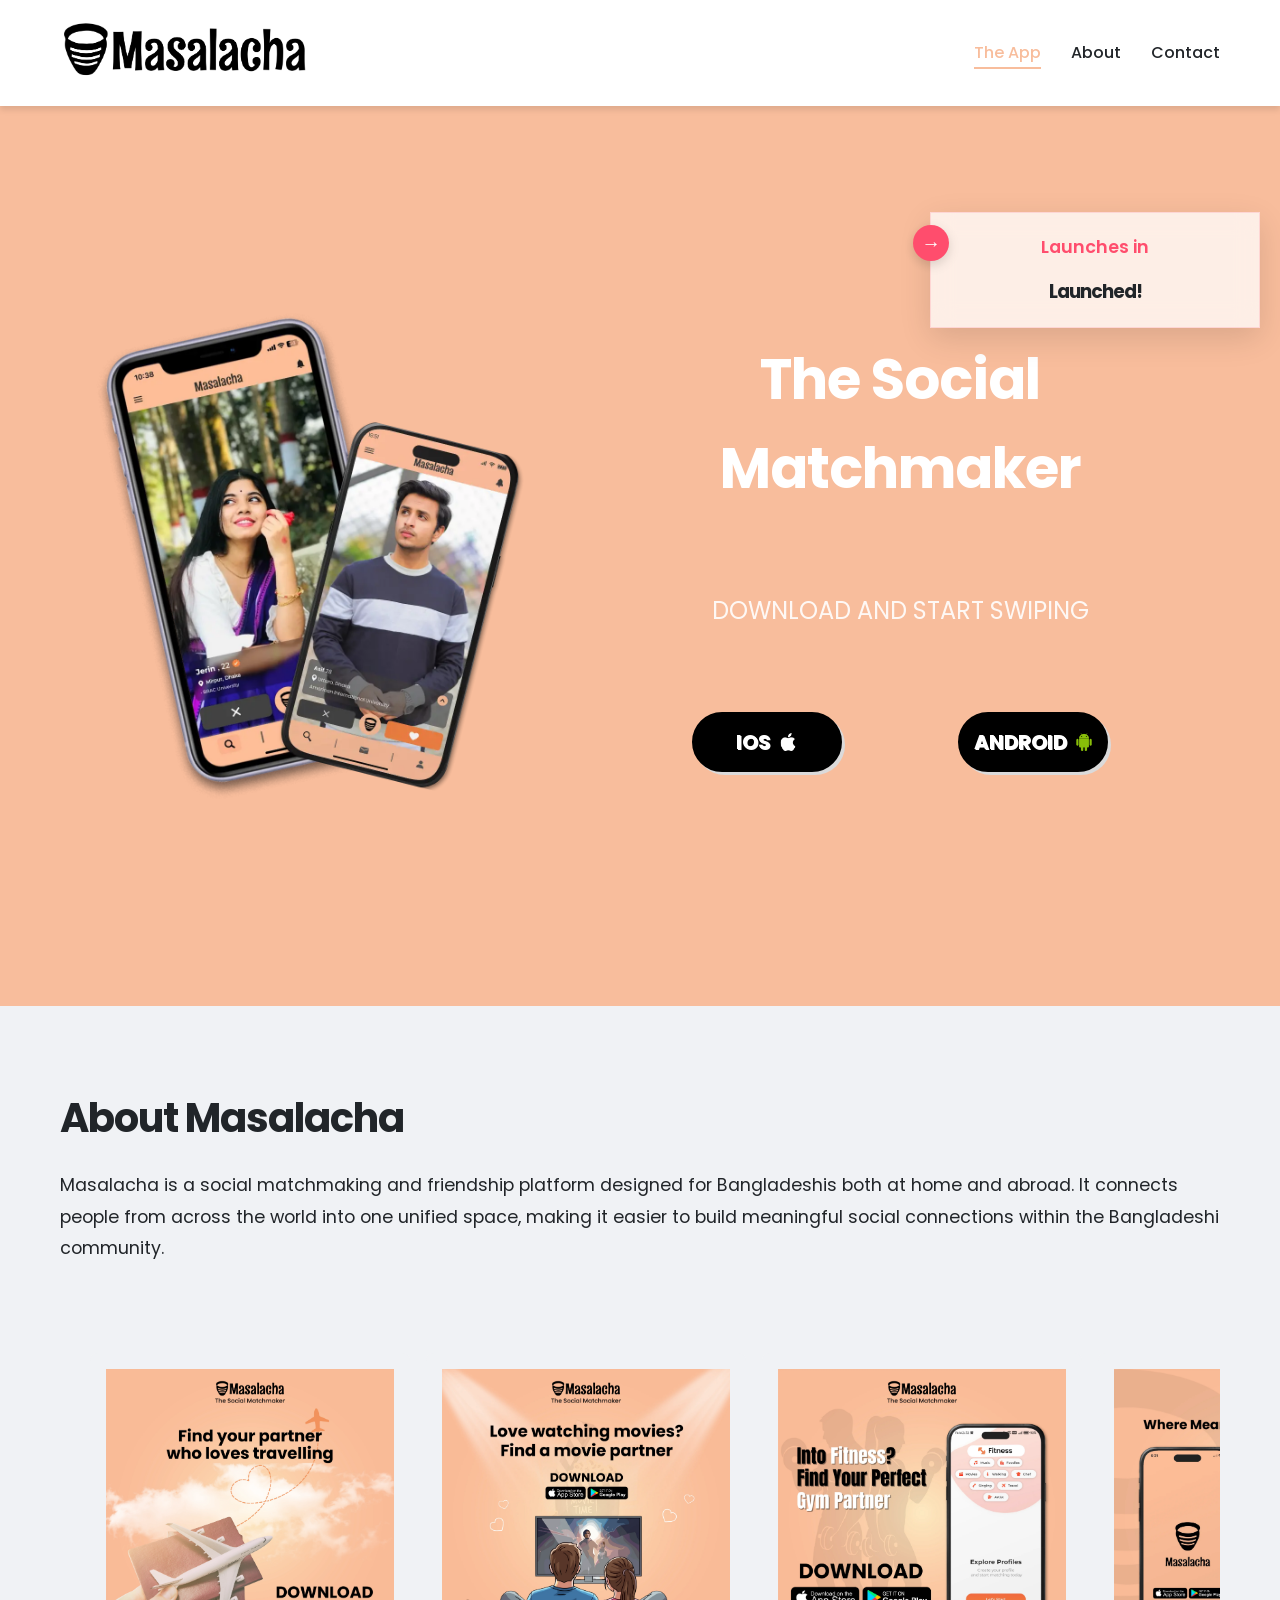
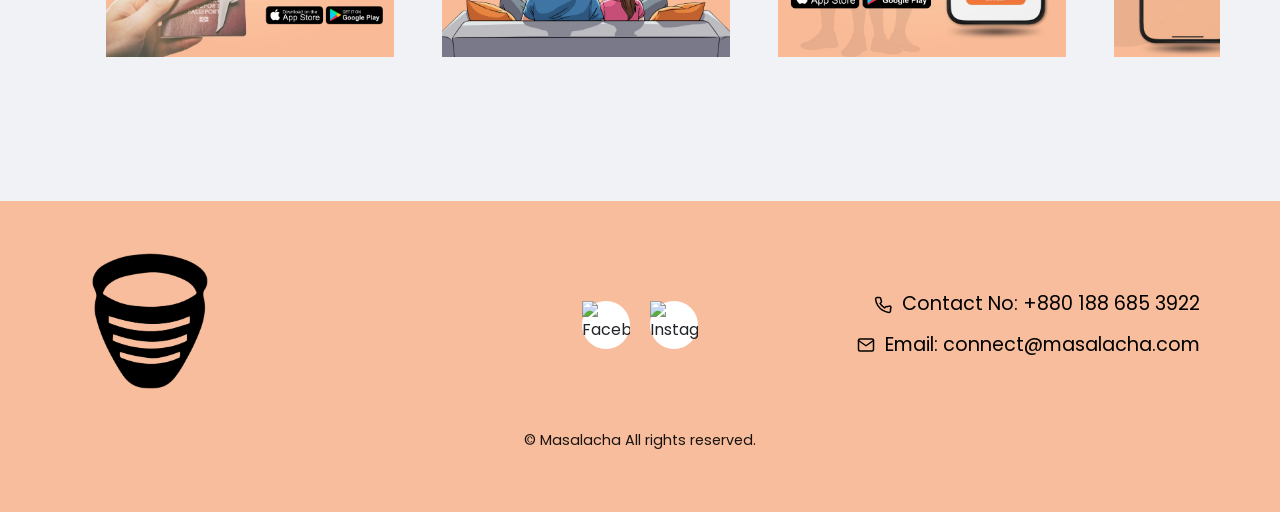
==== matchmakingappv1.0/index.html @ 9a619db3 "renamed html file" ====
<!DOCTYPE html>
<html lang="en">
<head>
    <meta charset="UTF-8">
    <meta name="viewport" content="width=device-width, initial-scale=1.0">
    <link rel="preconnect" href="https://fonts.googleapis.com">
    <link rel="preconnect" href="https://fonts.gstatic.com" crossorigin>
    <link href="https://fonts.googleapis.com/css2?family=Poppins:ital,wght@0,100;0,200;0,300;0,400;0,500;0,600;0,700;0,800;0,900;1,100;1,200;1,300;1,400;1,500;1,600;1,700;1,800;1,900&display=swap" rel="stylesheet">
    <link rel="icon" type="image/png" href="ICON-logo-transparent-background.png">
    <link rel="stylesheet" href="styles.css?v=2">
    <link rel="stylesheet" href="production-fixes.css">
    
    <!-- SEO Meta Tags -->
    <title>Masalacha - The Social Matchmaker App for Bangladeshis</title>
    <meta name="description" content="Masalacha is a social matchmaking and friendship platform designed for Bangladeshis worldwide. Connect, make friends, and build meaningful relationships. Download now!">
    
    <!-- Open Graph Tags for Social Media Sharing -->
    <meta property="og:title" content="Masalacha - The Social Matchmaker">
    <meta property="og:description" content="Connect with Bangladeshis worldwide on Masalacha - your social matchmaking and friendship platform. Download now!">
    <meta property="og:image" content="https://masalacha.com/ICON-logo-transparent-background.png">
    <meta property="og:url" content="https://masalacha.com">
    <meta property="og:type" content="website">
    
    <!-- Twitter Card Tags -->
    <meta name="twitter:card" content="summary_large_image">
    <meta name="twitter:title" content="Masalacha - The Social Matchmaker">
    <meta name="twitter:description" content="Connect with Bangladeshis worldwide. Download Masalacha now!">
    <meta name="twitter:image" content="https://masalacha.com/ICON-logo-transparent-background.png">

</head>
<body>
    
    <header>
        <div class="container">
            <nav>
                <div class="logo">
                    <a href="#home">
                        <img src="Masalacha-logo-with-transparent-background.png" alt="Masalacha">
                    </a>
                </div>
                <!-- <div class="logo">Masalacha</div> -->
                <button class="hamburger" id="hamburger">☰</button>
                <ul class="nav-links" id="nav-links">
                    <li><a href="#home" class="active">The App</a></li>
                    <li><a href="#about">About</a></li>
                    <!-- <li><a href="#projects">Service</a></li> -->
                    <li><a href="#contact">Contact</a></li>
                    <!-- <li><a href="#learn-more">Learn more</a></li> -->
                    <!-- <button class="btn-primary" style="margin-left: 20px; margin-top: -5px;">Get Started</button> -->
                </ul>
            </nav>
        </div>
    </header>

    <section class="hero" id="home" >
        <div class="container" >
            <div class="hero-content">
                <!-- All elements as direct children for proper mobile ordering -->
                <div class="hero-title">
                    <h1>The Social Matchmaker</h1>
                </div>

                <div class="hero-image">
                    <img src="Content/Hero-2.webp" alt="img">
                </div>

                <div class="hero-subtitle">
                    <p>DOWNLOAD AND START SWIPING</p>
                </div>

                <div class="hero-buttons-container">
                    <div class="hero-buttons">

                        <!-- <div class="app-download" >
                        <h2>Download For Android</h2>
                        <a href=""><img class="app" src="android-logo.png" id="android" alt=""></a>
                        </div>

                        <div class="app-download" >
                        <h2>Download For Apple</h2>
                        <a href=""><img class="app" src="apple-logo.png"  alt=""></a>
                        </div> -->

                        <!-- <button class="app-download" ><a href=""><h2>Download For Apple</h2><img class="app" src="apple-logo.png"  alt=""></a></button> -->

                        <a class="app-download"  href="https://apps.apple.com/us/app/masalacha/id6503703463"><h5>IOS</h5><img class="app" src="apple-logo.png" id="apple" alt="apple-logo"></a>

                        <a class="app-download"  href="https://play.google.com/store/apps/details?id=com.fouraxiz.masalacha"><h5>ANDROID</h5><img class="app" src="android-logo.png" id="android" alt="android-logo"></a>
                    </div>

                </div>
                    
                    

                    

                    

                    <!-- <p style="width: 100px;"><img src="android-logo.png" class="imglogo" alt=""></p> -->
                    
                    <!-- <a href="#App" class="btn">View App</a> -->
                    <!-- <a href="#learn-more" class="btn btn-outline">Learn More</a> -->
                </div>
            </div>
        </div>
    </section>

    <section id="about">
        <div class="container">
            <div class="about-content">
                <div class="about-text">
                    <h2>About Masalacha</h2>
                    <p>Masalacha is a social matchmaking and friendship platform designed for Bangladeshis
                        both at home and abroad. It connects people from across the world into one unified
                        space, making it easier to build meaningful social connections within the Bangladeshi
                        community.</p>
                    
                </div>
                <div class="carousel">
                    <img class="img-card" src="Content/111.webp" alt="JavaScript Learning">
                    <img class="img-card" src="Content/222.webp" alt="JavaScript Learning">
                    <img class="img-card" src="Content/333.webp" alt="JavaScript Learning">
                    <img class="img-card" src="Content/444.webp" alt="JavaScript Learning">
                    <img class="img-card" src="Content/555.webp" alt="JavaScript Learning">
                    <img class="img-card" src="Content/666.webp" alt="JavaScript Learning">
                    <img class="img-card" src="Content/777.webp" alt="JavaScript Learning">
                    <img class="img-card" src="Content/888.webp" alt="JavaScript Learning">
                </div>
                
            </div>
        </div>
    </section>

    <footer id="contact">
        <div class="container">
            <div class="footer-row-1">
                <div class="footer-logo">
                    <a href="#home">
                        <img src="ICON-logo-transparent-background.png" alt="Masalacha">
                    </a>
                </div>
                
                <div class="footer-social">
                    <a href="https://www.facebook.com/profile.php?id=61576568263105" aria-label="Facebook" target="_blank" rel="noopener noreferrer">
                        <img src="https://upload.wikimedia.org/wikipedia/commons/5/51/Facebook_f_logo_%282019%29.svg" alt="Facebook">
                    </a>
                    <a href="https://www.instagram.com/masalacha.app?igsh=YWd6M2h0YWVsZ2pt" aria-label="Instagram" target="_blank" rel="noopener noreferrer">
                        <img src="https://upload.wikimedia.org/wikipedia/commons/e/e7/Instagram_logo_2016.svg" alt="Instagram">
                    </a>
                </div>
                
                <div class="footer-contact">
                    <p class="contact-item">
                        <svg xmlns="http://www.w3.org/2000/svg" width="18" height="18" viewBox="0 0 24 24" fill="none" stroke="currentColor" stroke-width="2" stroke-linecap="round" stroke-linejoin="round">
                            <path d="M22 16.92v3a2 2 0 0 1-2.18 2 19.79 19.79 0 0 1-8.63-3.07 19.5 19.5 0 0 1-6-6 19.79 19.79 0 0 1-3.07-8.67A2 2 0 0 1 4.11 2h3a2 2 0 0 1 2 1.72 12.84 12.84 0 0 0 .7 2.81 2 2 0 0 1-.45 2.11L8.09 9.91a16 16 0 0 0 6 6l1.27-1.27a2 2 0 0 1 2.11-.45 12.84 12.84 0 0 0 2.81-.7A2 2 0 0 1 22 16.92z"></path>
                        </svg>
                        Contact No: +880 188 685 3922
                    </p>
                    <p class="contact-item">
                        <svg xmlns="http://www.w3.org/2000/svg" width="18" height="18" viewBox="0 0 24 24" fill="none" stroke="currentColor" stroke-width="2" stroke-linecap="round" stroke-linejoin="round">
                            <path d="M4 4h16c1.1 0 2 .9 2 2v12c0 1.1-.9 2-2 2H4c-1.1 0-2-.9-2-2V6c0-1.1.9-2 2-2z"></path>
                            <polyline points="22,6 12,13 2,6"></polyline>
                        </svg>
                        Email: connect@masalacha.com
                    </p>
                </div>
            </div>
            
            <div class="footer-row-2">
                <p class="footer-copyright">&copy; Masalacha All rights reserved.</p>
            </div>
        </div>
    </footer>
    
    <!-- Sticky Launch Timer Card -->
<div class="launch-timer-card">
    <button class="timer-toggle" id="timerToggle">^</button>
    <p class="launch-text">Launches in</p>

    <div class="timer">
        <div class="time-box">
            <span id="days">00</span>
            <small>Days</small>
        </div>

        <div class="time-box">
            <span id="hours">00</span>
            <small>Hours</small>
        </div>

        <div class="time-box">
            <span id="minutes">00</span>
            <small>Minutes</small>
        </div>

        <div class="time-box">
            <span id="seconds">00</span>
            <small>Seconds</small>
        </div>
    </div>
</div>

    <script src="script.js">

    </script>
    
</body>
</html>
---- matchmakingappv1.0/styles.css ----
*{
    margin: 0;
    padding: 0;
    box-sizing: border-box;
    font-family: 'poppins', 'Segoe UI', Tahoma, Geneva, Verdana, sans-serif;
}

:root {
    --primary-color: #F8BD9C;
    --dark-color: #212529;
    --shadow: 0 4px 6px rgba(0, 0, 0, 0.1);

    --secondary-color: #3f37c9;
    --accent-color: #4895ef;
    --light-color: #f8f9fa;
    --success-color: #4cc9f0;
    
    --transition: all 0.3s ease;
}

/* ------- SELECTORS------- */

h1, h2, h3{
    font-weight: 700;
    letter-spacing: -1px;
}

h5{
    font-size: 20px;
}

p{
    font-weight: 400;
}

a{
    font-weight: 400;
    text-decoration: none;
}

a:visited{
    color: white;
}

ul{
    list-style: none;
}

body {
    line-height: 1.6;
    color: var(--dark-color);
    background-color: #f0f2f5;
}

section{
            max-width: 100%;
            border: none;
            padding: 80px 0px;
}

header {
            background-color: white;
            box-shadow: var(--shadow);
            position: sticky;
            width: 100%;
            top: 0;
            z-index: 1000;
}

img {
            max-width: 100vw;
            width: 100%;
        }

.container {
            width: 100%;
            max-width: none;
            margin: 0;
            padding: 0 20px;
}

/* ------- Header & Navigation ------- */

        nav {
            display: flex;
            justify-content: space-between;
            align-items: center;
            padding: 20px 0;
        }

        .nav-links , .sidebar{
            display: flex;
            list-style: none;
        }
        
        .nav-links li , .sidebar li{
            margin-left: 30px;
        }
        
        .nav-links a {
            text-decoration: none;
            color: var(--dark-color);
            font-weight: 500;
            transition: var(--transition);
            position: relative;
            padding: 5px 0;
        }
        
        .nav-links a:hover, .nav-links a.active{
            color: var(--primary-color);
        }
        
        .nav-links a::after {
            content: '';
            position: absolute;
            bottom: 0;
            left: 0;
            width: 0;
            height: 2px;
            background-color: var(--primary-color);
            transition: var(--transition);
        }
        
        .nav-links a:hover::after,
        .nav-links a.active::after {
            width: 100%;
        }
        
        .hamburger {
            display: none;
            background: none;
            border: none;
            font-size: 1.5rem;
            cursor: pointer;
            color: var(--dark-color);
        }

        .hamburger:active{
            
        }

        .sidebar{
            /* display: none; */
        }

        .logo {
                    /* font-size: 1.8rem; */
                    /* font-weight: 700; */
                    color: var(--primary-color);
                    display: flex;
        }

        .logo img{
            width: 250px;
        }

        .logo p{
            color: black;
        }

        .container .logo{
            align-items: center;
            justify-content: space-between;
        }

/* ------- Hero Section ------- */

        .hero {
            position: relative;
            min-height: auto;
            width: 100%;
            padding: 2rem 1rem;
            display: flex;
            align-items: center;
            justify-content: center;
            background: #F8BD9C;
            color: white;
            text-align: center;
        }
        
        .hero-content {
            display: flex;
            max-width: 100%;
            margin: 0 auto;
            align-items: center;
            gap: 0.8rem;
            flex-direction: column;
            /* Mobile-first: single column layout */
        }

        .hero-content > div {
            text-align: center;
        }

        .hero-buttons{
            width: 40em;
            margin-top: 0px;
            display: flex;
            justify-content: space-evenly;
            text-shadow: 1px 1px;
            
        }

        /* .hero-buttons > a{
            background-color: #212529;
            color: white;
        } */
        
        .hero h1 {
            font-size: 3.5rem;
            margin-bottom: 0px;
            animation: fadeInDown 1s ease;
        }
        
        .hero p {
            font-size: 1.5rem;
            margin-bottom: 0px;
            opacity: 0.9;
            animation: fadeInUp 1s ease 0.2s forwards;
        }

        div img{
            max-width: 400px;
            max-height: 300px;
            object-fit: contain;
            padding: 0;
            margin: 0;
        }
        
        a img{
            transition: .2s;
        }
        
        
        /*
        a img:hover{
            transform: scale(1.5);
             filter: invert(100%) sepia(51%) saturate(2878%); 
            opacity: 50%;
        } 
        */

        .app-download{
            width: 150px;
            height: 60px;
            background-color: #000000;
            border: 2px solid rgb(0, 0, 0);
            color: white;
            margin: 5px;
            transition: .2s;
            animation: fadeIn 1s ease 0.4s forwards;
            position: relative;
            z-index: 2;
            box-shadow: 3px 3px rgb(219, 218, 218);
            border-radius: 30px;
            display: inline-flex;
            align-items: center;
            justify-content: center;
            gap: 8px;
            text-decoration: none;
        }

        .app-download:hover{
            /* opacity: 0; */
            background-color: #F8BD9C;
            border-color: #F8BD9C;
            /* transform: scale(1.5);
            transform: translateY(-3px); */
            /* transform: scale(1.08) translateY(-3px); */
            box-shadow: 0 10px 20px rgba(0, 0, 0, 0.2);
            
        }

        .app-download img {
            transition: transform 0.5s ease, filter .3s ease-out;
        }

        .app-download:hover img {
            transform: scale(8);
        }

        .app-download:hover #apple {
            filter: invert(1) brightness(0);
        }

        body:has(.app-download:hover)::after{    
            content: "";
            position: fixed;
            inset: 0;
            backdrop-filter: blur(5px);
            background: rgba(0, 0, 0, 0.2);
            /* opacity: .5;
            transition: opacity 1s ease;   */
            
            /* optional dim  */
            z-index: 1;
            
        }


        /* body:has(.app-download:hover) {
            filter: blur(5px);
        }
        .app-download:hover {
            filter: none;
            
        } */
        
        .app{
            width: 18px !important;
            height: 18px !important;
            max-width: 18px;
            max-height: 18px;
            object-fit: contain;
            display: block;
        }

        #android{
            filter: invert(75%) sepia(81%) saturate(923%) hue-rotate(25deg) brightness(83%) contrast(93%);
        }
        
        #apple{
           filter: invert(1) brightness(1);
           
        }
    
/* ------- ABOUT SECTION ------- */

.about-content {
    display: flex;
    flex-direction: column;
    align-items: center;
    gap: 40px;
}

.about-text {
    flex: 1;
}

.about-text h2 {
    font-size: 2.5rem;
    margin-bottom: 20px;
    color: var(--dark-color);
}

.about-text p {
    font-size: 1.1rem;
    line-height: 1.8;
    color: var(--dark-color);
}

/* ------- SOCIAL LINKS ------- */

.social-links {
    display: flex;
    justify-content: center;
    gap: 20px;
    margin: 20px 0;
}

.social-links a {
    width: 48px;
    height: 48px;
    border-radius: 50%;
    background-color: white;
    color: var(--dark-color);
    display: flex;
    align-items: center;
    justify-content: center;
    font-weight: bold;
    transition: var(--transition);
    text-decoration: none;
}

.social-links a:hover {
    background-color: var(--dark-color);
    color: white;
    transform: translateY(-3px);
}

.social-links a img {
    width: 48px;
    height: 48px;
}

/* ------- CAROUSEL ------- */

        .carousel{
            width: 100%;
            overflow-x: auto;
            margin: 3em auto;
            display: flex;
            gap: 1em;
            scroll-behavior: smooth;
            anchor-name: --carousel;
            scroll-snap-type: x mandatory;
            scroll-marker-group: after;
            scroll-padding: 0 calc(50% - 10em);
        }

.carousel::scroll-marker-group{
    display: flex;
    justify-content: center;
    gap: .5em;
}

.img-card::scroll-marker{
    content: '';
    height: 1em;
    width: 1em;
    background-color: #F8BD9C;
    border-radius: 50%;
}

.img-card::scroll-marker:target-current{
    background-color: #a07e68;
    transform: scale(1.3);
    
}

.carousel::-webkit-scrollbar{
    display: none;
}

.carousel::scroll-button(right),.carousel::scroll-button(left){
    content: '→';
    border: none;
    background-color: #000000;
    font-family: Consolas;
    font-size: 2.5rem;
    color: var(--light-color);
    height: 60px;
    width: 60px;
    border-radius: 50%;
    padding-bottom: .1em;
    cursor: pointer;
    position: fixed;
    position-anchor: --carousel;
    position-area: right center;
    margin-right: -1.2rem;
}

.carousel::scroll-button(left){
    content: '←';
    position-area: left center;
    margin-left: -1.2rem;
}

.carousel::scroll-button(right):disabled,.carousel::scroll-button(left):disabled{
    opacity: 0.5;
    cursor: auto;
}

.img-card{
    flex: 1 1 20em;
    min-width: 20em;
    max-width: 30em;
    min-height: 20em;
    max-height: 30em;
    /* aspect-ratio: 5/5; */
    background-color: #f0f2f5;
    padding: 1em;
    border-radius: .5em;
    text-align: center;
    align-content: center;
    scroll-snap-align: center;
}

/* ------- FOOTER ------- */ 

footer {
  background: var(--primary-color);
  color: black;
  padding: 30px 20px 30px;
}

.footer-row-1 {
  display: flex;
  flex-direction: column;
  align-items: center;
  gap: 20px;
  margin-bottom: 30px;
}

.footer-logo {
  text-align: center;
}

.footer-logo img {
  width: 100px;
  height: auto;
}

.footer-social {
  display: flex;
  justify-content: center;
  gap: 20px;
}

.footer-social a {
  width: 48px;
  height: 48px;
  border-radius: 50%;
  background-color: white;
  color: var(--dark-color);
  display: flex;
  align-items: center;
  justify-content: center;
  text-decoration: none;
  transition: var(--transition);
}

.footer-social a:hover {
  background-color: var(--dark-color);
  transform: translateY(-3px);
}

.footer-social a img {
  width: 48px;
  height: 48px;
}

.footer-contact {
  text-align: center;
}

.contact-item {
  display: flex;
  align-items: center;
  justify-content: center;
  gap: 10px;
  margin: 10px 0;
  font-size: 0.95rem;
}

.contact-item svg {
  flex-shrink: 0;
}

.footer-row-2 {
  text-align: center;
}

.footer-copyright {
  font-size: 0.9rem;
  opacity: 0.9;
  margin: 0;
}

/* Desktop & Tablet (≥ 768px) - Grid Layout */
@media (min-width: 768px) {
    .hero {
        min-height: 100vh;
        padding: 0;
    }
    
    .hero-content {
        display: grid;
        grid-template-columns: 1.5fr 1fr;
        align-items: center;
        gap: 2rem;
    }

    .hero-image {
        grid-column: 1;
        grid-row: 1 / span 3;
        display: flex;
        justify-content: center;
        align-items: center;
    }

    .hero-title {
        grid-column: 2;
        grid-row: 1;
    }

    .hero-subtitle {
        grid-column: 2;
        grid-row: 2;
    }

    .hero-buttons-container {
        grid-column: 2;
        grid-row: 3;
    }

    .hero-content > div {
        text-align: center;
    }
}

/* ------- RESPONSIVE MEDIA QUERIES ------- */

/* Extra Small Devices (phones, less than 576px) */
@media (max-width: 575.98px) {
    /* Header & Navigation */
    .logo img {
        width: 150px;
    }
    
    .hamburger {
        display: block;
        font-size: 1.8rem;
    }
    
    .nav-links {
        position: fixed;
        top: 70px;
        right: -100%;
        flex-direction: column;
        background-color: white;
        width: 85%;
        height: calc(100vh - 70px);
        padding: 30px;
        box-shadow: -5px 0 15px rgba(0, 0, 0, 0.1);
        transition: var(--transition);
        z-index: 999;
    }
    
    .nav-links.active {
        right: 0;
    }
    
    .nav-links li {
        margin: 20px 0;
    }
    
    .nav-links a {
        font-size: 1.2rem;
    }
    
    /* Hero Section */
    .hero {
        height: auto;
        min-height: 70vh;
        padding: 2rem 1rem;
    }
    
    .hero-content {
        padding: 0 10px;
        gap: 1rem;
    }
    
    .hero h1 {
        font-size: 2rem;
        margin-bottom: 10px;
    }
    
    .hero p {
        font-size: 1rem;
        margin-bottom: 0;
    }
    
    .hero-buttons {
        width: 100%;
        flex-direction: column;
        align-items: center;
        margin-top: 5px;
    }
    
    .app-download {
        width: 100%;
        max-width: 300px;
        height: 65px;
        margin: 10px 0;
        display: flex;
        align-items: center;
        justify-content: center;
        gap: 10px;
    }

    .app-download h5 {
        font-size: 12px;
        margin: 0;
        line-height: 1;
    }

    .app {
        width: 22px !important;
        height: 22px !important;
        max-width: 22px;
        max-height: 22px;
        object-fit: contain;
        display: block;
    }

    /* Disable hover effects on mobile */
    .app-download:hover {
        background-color: #000000;
        border-color: rgb(0, 0, 0);
        box-shadow: 3px 3px rgb(219, 218, 218);
    }
    
    .app-download:hover img {
        transform: none;
    }
    
    .app-download:hover #apple {
        filter: invert(1) brightness(1);
    }
    
    body:has(.app-download:hover)::after {
        display: none;
    }
    
    .hero-content > div img {
        max-width: 280px;
        margin-bottom: 2px;
    }
    
    /* About Section */
    .about-content {
        flex-direction: column;
        text-align: center;
    }
    
    .about-text {
        padding: 0 20px;
        margin-bottom: 30px;
    }
    
    .about-text h2 {
        font-size: 1.8rem;
    }
    
    .about-text p {
        font-size: 0.95rem;
    }
    
    .carousel {
        margin: 2em 0;
        gap: 0.8em;
        scroll-padding: 0 2.5%;
    }
    
    .img-card {
        flex: 0 0 95%;
        min-width: 95%;
        max-width: 95%;
        min-height: 280px;
        max-height: 280px;
    }
    
    /* Footer */
    footer {
        padding: 20px 20px 20px;
    }
    
    .footer-logo img {
        width: 80px;
    }
    
    .contact-item {
        font-size: 1rem;
    }
    
    .footer-social a {
        width: 40px;
        height: 40px;
    }
    
    .footer-social a img {
        width: 40px;
        height: 40px;
    }
    
    .carousel::scroll-button(right), .carousel::scroll-button(left) {
        height: 40px;
        width: 40px;
        font-size: 1.5rem;
    }
    
    /* Section */
    section {
        padding: 50px 0;
    }
}

/* Small Devices (landscape phones, 576px and up) */
@media (min-width: 576px) and (max-width: 767.98px) {
    /* Header & Navigation */
    .logo img {
        width: 180px;
    }
    
    .hamburger {
        display: block;
    }
    
    .nav-links {
        position: fixed;
        top: 70px;
        right: -100%;
        flex-direction: column;
        background-color: white;
        width: 80%;
        height: calc(100vh - 70px);
        padding: 30px;
        box-shadow: -5px 0 15px rgba(0, 0, 0, 0.1);
        transition: var(--transition);
        z-index: 999;
    }
    
    .nav-links.active {
        right: 0;
    }
    
    .nav-links li {
        margin: 20px 0;
    }
    
    /* Hero Section */
    .hero {
        height: auto;
        min-height: 70vh;
        padding: 1.8rem 0.8rem;
    }
    
    .hero-content {
        text-align: center;
        gap: 1rem;
    }
    
    .hero h1 {
        font-size: 2.5rem;
        margin-bottom: 15px;
    }
    
    .hero p {
        font-size: 1.2rem;
        margin-bottom: 2px;
    }
    
    .hero-buttons {
        width: 100%;
        justify-content: center;
        margin-top: 5px;
    }
    
    .app-download {
        width: 160px;
        height: 65px;
        display: flex;
        align-items: center;
        justify-content: center;
        gap: 10px;
    }

    .app-download h5 {
        font-size: 12px;
        margin: 0;
        line-height: 1;
    }

    .app {
        width: 22px !important;
        height: 22px !important;
        max-width: 22px;
        max-height: 22px;
        object-fit: contain;
        display: block;
    }

    /* Disable hover effects on small devices */
    .app-download:hover {
        background-color: #000000;
        border-color: rgb(0, 0, 0);
        box-shadow: 3px 3px rgb(219, 218, 218);
    }
    
    .app-download:hover img {
        transform: none;
    }
    
    .app-download:hover #apple {
        filter: invert(1) brightness(1);
    }
    
    body:has(.app-download:hover)::after {
        display: none;
    }
    
    .hero-content > div img {
        max-width: 350px;
        margin-bottom: 2px;
    }
    
    /* About Section */
    .about-content {
        flex-direction: column;
        text-align: center;
    }
    
    .about-text {
        margin-bottom: 30px;
    }
    
    .carousel {
        scroll-padding: 0 27.5%;
    }
    
    .img-card {
        flex: 0 0 45%;
        min-width: 45%;
    }
    
    /* Footer */
    .footer-logo img {
        width: 90px;
    }
    
    .contact-item {
        font-size: 1rem;
    }
    
    .carousel::scroll-button(right), .carousel::scroll-button(left) {
        height: 45px;
        width: 45px;
        font-size: 2rem;
    }
}

/* Medium Devices (tablets, 768px and up) */
@media (min-width: 768px) and (max-width: 991.98px) {
    /* Container - Full width for tablets to eliminate white space */
    .container {
        max-width: 100%;
        margin: 0;
    }
    
    /* Header & Navigation */
    .logo img {
        width: 200px;
    }
    
    .nav-links li {
        margin-left: 20px;
    }
    
    .nav-links a {
        font-size: 0.95rem;
    }
    
    /* Hero Section */
    .hero {
        height: auto;
        min-height: 100vh;
        padding: 0 0 0px;
    }
    
    .hero h1 {
        font-size: 2.8rem;
    }
    
    .hero p {
        font-size: 1.3rem;
    }
    
    .hero-buttons {
        width: 35em;
    }
    
    .app-download {
        width: 140px;
        height: 55px;
        display: flex;
        align-items: center;
        justify-content: center;
        gap: 10px;
    }
    
    .app-download h5 {
        font-size: 16px;
        margin: 0;
        line-height: 1;
    }
    
    .app {
        width: 18px !important;
        height: 18px !important;
        max-width: 18px;
        max-height: 18px;
        object-fit: contain;
        display: block;
    }
    
    /* Disable hover effects on tablets */
    .app-download:hover {
        background-color: #000000;
        border-color: rgb(0, 0, 0);
        box-shadow: 3px 3px rgb(219, 218, 218);
    }
    
    .app-download:hover img {
        transform: none;
    }
    
    .app-download:hover #apple {
        filter: invert(1) brightness(1);
    }
    
    body:has(.app-download:hover)::after {
        display: none;
    }
    
    .hero-content > div img {
        max-width: 380px;
    }
    
    /* About Section */
    .about-content {
        gap: 30px;
    }
    
    .img-card {
        flex: 0 0 45%;
        min-width: 45%;
    }
    
    /* Section */
    section {
        padding: 70px 0;
    }
    
    .carousel::scroll-button(right), .carousel::scroll-button(left) {
        height: 50px;
        width: 50px;
        font-size: 2.2rem;
    }
    
    /* Footer - Horizontal layout for tablet */
    footer .container {
        display: flex;
        flex-direction: column;
        padding: 20px 20px 30px;
    }
    
    .footer-row-1 {
        display: flex;
        flex-direction: row;
        justify-content: space-between;
        align-items: center;
        width: 100%;
        max-width: 1200px;
        margin: 0 auto 30px;
        padding: 0 20px;
    }
    
    .footer-logo {
        text-align: left;
        flex: 1;
    }
    
    .footer-logo img {
        width: 100px;
    }
    
    .footer-social {
        display: flex;
        justify-content: center;
        gap: 20px;
        flex: 1;
    }
    
    .footer-contact {
        text-align: right;
        flex: 1;
    }
    
    .contact-item {
        font-size: 0.95rem; /* Reduced from 1.1rem to prevent wrapping */
        justify-content: flex-end;
        white-space: nowrap; /* Prevents text wrapping - ensures phone/email stay on one line */
    }
    
    .footer-row-2 {
        max-width: 1200px;
        margin: 0 auto;
        padding: 0 20px;
    }
}

/* Large Devices (desktops, 992px and up) */
@media (min-width: 992px) and (max-width: 1199.98px) {
    /* Container - Centered box for desktop */
    .container {
        max-width: 1200px;
        margin: 0 auto;
    }
    
    /* Hero Section */
    .hero h1 {
        font-size: 3.2rem;
    }
    
    .hero-content > div img {
        max-width: 420px;
    }
    
    .hero-buttons {
        width: 38em;
    }
    
    /* About Section */
    .img-card {
        flex: 1 1 22em;
        max-width: 28em;
    }
    
    /* Footer - Horizontal layout for desktop */
    footer .container {
        display: flex;
        flex-direction: column;
        padding: 20px 20px 30px;
    }
    
    .footer-row-1 {
        display: flex;
        flex-direction: row;
        justify-content: space-between;
        align-items: center;
        width: 100%;
        max-width: 1200px;
        margin: 0 auto 30px;
        padding: 0 20px;
    }
    
    .footer-logo {
        text-align: left;
        flex: 1;
    }
    
    .footer-logo img {
        width: 140px;
    }
    
    .footer-social {
        display: flex;
        justify-content: center;
        gap: 20px;
        flex: 1;
    }
    
    .footer-contact {
        text-align: right;
        flex: 1;
    }
    
    .contact-item {
        font-size: 1.2rem;
        justify-content: flex-end;
        white-space: nowrap; /* Prevents text wrapping on iPad Pro and similar devices */
    }
    
    .footer-row-2 {
        max-width: 1200px;
        margin: 0 auto;
        padding: 0 20px;
    }
}

/* Extra Large Devices (large desktops, 1200px and up) */
@media (min-width: 1200px) {
    .container {
        max-width: 1200px;
        margin: 0 auto;
    }
    
    .hero-content {
        max-width: 100%;
    }
    
    /* Footer - Horizontal layout */
    footer .container {
        display: flex;
        flex-direction: column;
        padding: 20px 20px 30px;
    }
    
    .footer-row-1 {
        display: flex;
        flex-direction: row;
        justify-content: space-between;
        align-items: center;
        width: 100%;
        max-width: 1200px;
        margin: 0 auto 30px;
        padding: 0 20px;
    }
    
    .footer-logo {
        text-align: left;
        flex: 1;
    }
    
    .footer-logo img {
        width: 140px;
    }
    
    .footer-social {
        display: flex;
        justify-content: center;
        gap: 20px;
        flex: 1;
    }
    
    .footer-contact {
        text-align: right;
        flex: 1;
    }
    
    .contact-item {
        font-size: 1.2rem;
        justify-content: flex-end;
    }
    
    .footer-row-2 {
        max-width: 1200px;
        margin: 0 auto;
        padding: 0 20px;
    }
}

        /* @media(max-width: 768px){
            .hero-content{
                display: grid;
            }
            section{
                max-width: 661px;
                width: 100%;
                min-width: 250px;
            } 
        } */

/* ------- CHANGED ------- */

        /* .btn {
            display: inline-block;
            background-color: white;
            color: var(--primary-color);
            padding: 12px 30px;
            border-radius: 50px;
            text-decoration: none;
            font-weight: 600;
            transition: var(--transition);
            border: 2px solid white;
            margin: 10px;
            cursor: pointer;
            animation: fadeIn 1s ease 0.4s forwards;
            opacity: 0;
        } */
        
        /* .btn:hover {
            transform: translateY(-3px);
            box-shadow: 0 10px 20px rgba(0, 0, 0, 0.2);
        } */
        
        /* .btn-outline {
            background-color: transparent;
            color: white;
            border-color: white;
        }
        
        .btn-outline:hover {
            background-color: white;
            color: var(--primary-color);
        } */

        /* JavaScript Concepts Section */

/* 
        .js-concepts {
            background-color: white;
            border-radius: 15px;
            padding: 30px;
            margin-top: 30px;
            box-shadow: var(--shadow);
        }
        
        .concept {
            margin-bottom: 25px;
            padding-bottom: 25px;
            border-bottom: 1px solid #eee;
        }
        
        .concept:last-child {
            border-bottom: none;
            margin-bottom: 0;
            padding-bottom: 0;
        }
        
        .concept h3 {
            color: var(--primary-color);
            margin-bottom: 10px;
            display: flex;
            align-items: center;
        }
        
        .concept h3::before {
            content: "💡";
            margin-right: 10px;
            font-size: 1.2em;
        }
        
        .code-block {
            background-color: #2d2d2d;
            color: #f8f8f2;
            padding: 15px;
            border-radius: 8px;
            font-family: 'Courier New', monospace;
            margin: 15px 0;
            overflow-x: auto;
            line-height: 1.5;
        } */
        
        
        
        /* Animations */
/* 
        @keyframes fadeInDown {
            from {
                opacity: 0;
                transform: translateY(-30px);
            }
            to {
                opacity: 1;
                transform: translateY(0);
            }
        }
        
        @keyframes fadeInUp {
            from {
                opacity: 0;
                transform: translateY(30px);
            }
            to {
                opacity: 1;
                transform: translateY(0);
            }
        }
        
        @keyframes fadeIn {
            from { opacity: 0; }
            to { opacity: 1; }
        } */
        
        /* Responsive Design */

        /* @media (max-width: 992px) {
            .hero h1 {
                font-size: 3rem;
            }
            
            .about-content {
                flex-direction: column;
            }
        } */
---- matchmakingappv1.0/production-fixes.css ----
/* ============================================ */
/* PRODUCTION FIXES - Cross-browser compatibility */
/* ============================================ */

/* CAROUSEL ARROW FIXES - Replace experimental CSS with standard positioning */
.carousel {
    position: relative !important;
    scroll-padding: 30px 30px !important; /* Equal spacing: left right */
}

.carousel::scroll-button(right),
.carousel::scroll-button(left) {
    position: absolute !important;
    top: 50% !important;
    transform: translateY(-50%) !important;
    z-index: 10 !important;
}

.carousel::scroll-button(right) {
    content: '→' !important;
    right: -30px !important;
    margin-right: 0 !important;
}

.carousel::scroll-button(left) {
    content: '←' !important;
    left: -30px !important;
    margin-left: 0 !important;
}

/* ============================================ */
/* STICKY TIMER CARD */
/* ============================================ */

.launch-timer-card {
    position: fixed;
    right: 20px;
    top: 30%;
    transform: translateY(-50%);
    
    background: rgba(255, 255, 255, 0.75);
    backdrop-filter: blur(12px);

    padding: 20px;
    border: 1px solid rgba(255,77,109,0.15);

    box-shadow: 0 10px 30px rgba(0,0,0,0.12);

    z-index: 999;
    width: 330px;

    text-align: center;
    font-family: "Poppins", sans-serif;
    animation: popFromTop 0.9s cubic-bezier(0.22, 1, 0.36, 1) 0.2s both;

    transition:
        right 0.4s ease,
        transform 0.4s ease;
    overflow: visible;
}

/* Hidden state */
.launch-timer-card.collapsed {
    right: -290px;
}

.launch-timer-card.collapsed .launch-text,
.launch-timer-card.collapsed .timer {
    opacity: 0;
    visibility: hidden;
    transition: opacity 0.3s ease, visibility 0.3s ease;
}
/* Toggle button */
.timer-toggle {
    position: absolute;
    top: 12px;
    left: -18px;

    width: 36px;
    height: 36px;

    border: none;
    border-radius: 50%;

    background: #ff4d6d;
    color: white;

    font-size: 1.2rem;
    font-weight: bold;

    cursor: pointer;

    box-shadow: 0 4px 12px rgba(0,0,0,0.15);

    transition: all 0.3s ease;
}

/* When collapsed - DESKTOP ONLY */
@media (min-width: 769px) {
    .launch-timer-card.collapsed .timer-toggle {
        left: -18px;
    }
}

/* Hover */
.timer-toggle:hover {
    transform: scale(1.08);
}

.launch-text {
    font-size: 1.1rem;
    font-weight: 600;
    margin-bottom: 16px;
    color: #ff4d6d;
    transition: opacity 0.3s ease, visibility 0.3s ease;
}

.timer {
    display: flex;
    align-items: center;
    justify-content: center;
    gap: 12px;
    transition: opacity 0.3s ease, visibility 0.3s ease;
}

.time-box {
    background: linear-gradient(145deg, #fff, #fff0f3);
    padding: 12px;
    border-radius: 14px;
}

.time-box span {
    display: block;
    font-size: 1.8rem;
    font-weight: 700;
    color: #1a1a1a;
}

.time-box small {
    font-size: 0.8rem;
    color: #666;
}

/* Mobile */
@media (max-width: 767px) {
    .launch-timer-card {
        position: fixed;

        width: calc(100% - 30px);
        max-width: 330px;

        left: 50% !important;
        right: auto !important;

        bottom: 20px;
        top: auto !important;

        transform: translateX(-50%) !important;

        transition:
            bottom 0.4s ease,
            transform 0.4s ease;

        box-sizing: border-box;
    }

    /* Mobile collapsed state */
    .launch-timer-card.collapsed {
        bottom: -115px;
    }

    /* Toggle button moves to top */
    .timer-toggle {
        top: -18px;
        left: 50%;

        transform: translateX(-50%);

        width: 42px;
        height: 42px;
    }

    /* Hover fix for mobile */
    .timer-toggle:hover {
        transform: translateX(-50%) scale(1.08);
    }

    .timer {
        grid-template-columns: repeat(4, 1fr);
        gap: 8px;
    }

    .time-box {
        padding: clamp(6px, 1.2vw, 12px);
        border-radius: 10px;
    }

    .time-box span {
        font-size: clamp(0.9rem, 1.5vw, 1.8rem);
    }

}

@keyframes popFromTop {
    0% {
        opacity: 0;
        transform: translateY(calc(-50% - 60px)) scale(0.92);
    }

    60% {
        opacity: 1;
        transform: translateY(calc(-50% + 10px)) scale(1.02);
    }

    100% {
        opacity: 1;
        transform: translateY(-50%) scale(1);
    }
}



/* Responsive arrow positioning */
@media (max-width: 575.98px) {
    .carousel::scroll-button(right),
    .carousel::scroll-button(left) {
        right: -20px !important;
        left: -20px !important;
    }
    
    .carousel {
        scroll-padding: 20px 20px !important; /* Mobile: arrows at -20px */
    }
}

@media (min-width: 576px) and (max-width: 767.98px) {
    .carousel::scroll-button(right),
    .carousel::scroll-button(left) {
        right: -22px !important;
        left: -22px !important;
    }
    
    .carousel {
        scroll-padding: 22px 22px !important; /* Small tablet: arrows at -22px */
    }
}

@media (min-width: 768px) and (max-width: 991.98px) {
    .carousel::scroll-button(right),
    .carousel::scroll-button(left) {
        right: -25px !important;
        left: -25px !important;
    }
    
    .carousel {
        scroll-padding: 25px 25px !important; /* Tablet: arrows at -25px */
    }
}

/* HERO IMAGE FIX - Increase size on desktop */
.hero-image img {
    max-width: 1000px !important;
    max-height: none !important;
    height: auto !important;
    object-fit: contain !important;
}

/* CAROUSEL IMAGE FIX - Prevent stretching */
.img-card img {
    width: 100% !important;
    height: 100% !important;
    object-fit: cover !important;
    object-position: center !important;
    border-radius: 0.3em !important;
}

/* FIRST IMAGE FIX - Add left margin for initial position */
.img-card:first-child {
    margin-left: 30px !important;
}

/* Responsive first image margins */
@media (max-width: 575.98px) {
    .img-card:first-child {
        margin-left: 20px !important;
    }
}

@media (min-width: 576px) and (max-width: 767.98px) {
    .img-card:first-child {
        margin-left: 22px !important;
    }
}

@media (min-width: 768px) and (max-width: 991.98px) {
    .img-card:first-child {
        margin-left: 25px !important;
    }
}
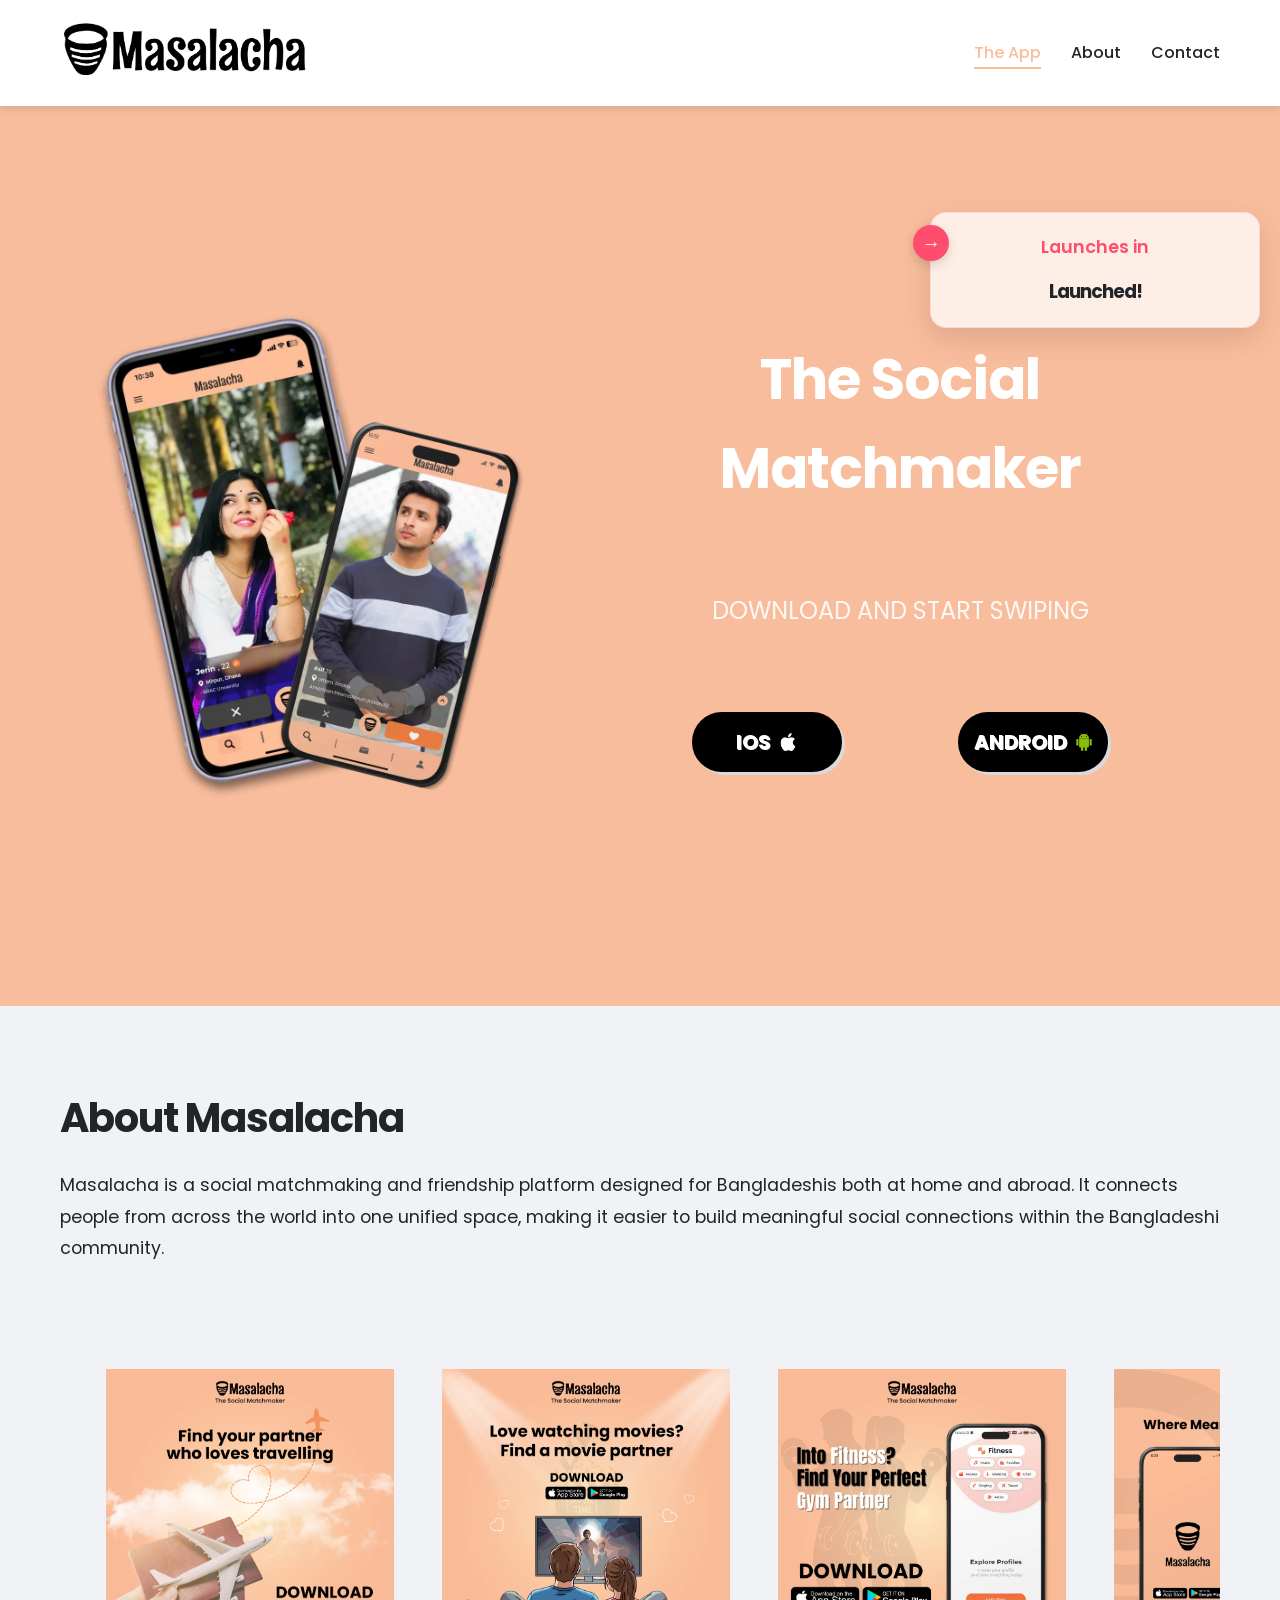
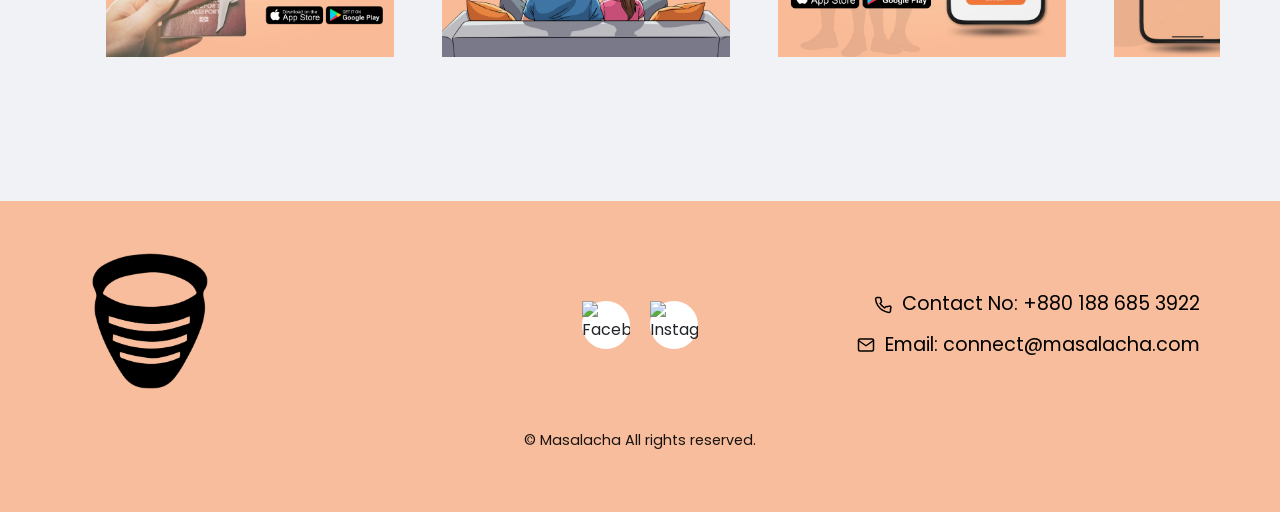
==== commit 61a8b3dc: "Fix footer overlap with timer card on mobile" ====
--- a/matchmakingappv1.0/index.html
+++ b/matchmakingappv1.0/index.html
@@ -7,8 +7,7 @@
     <link rel="preconnect" href="https://fonts.gstatic.com" crossorigin>
     <link href="https://fonts.googleapis.com/css2?family=Poppins:ital,wght@0,100;0,200;0,300;0,400;0,500;0,600;0,700;0,800;0,900;1,100;1,200;1,300;1,400;1,500;1,600;1,700;1,800;1,900&display=swap" rel="stylesheet">
     <link rel="icon" type="image/png" href="ICON-logo-transparent-background.png">
-    <link rel="stylesheet" href="styles.css?v=2">
-    <link rel="stylesheet" href="production-fixes.css">
+    <link rel="stylesheet" href="styles.css?v=4">
     
     <!-- SEO Meta Tags -->
     <title>Masalacha - The Social Matchmaker App for Bangladeshis</title>
@@ -200,7 +199,7 @@
     </div>
 </div>
 
-    <script src="script.js">
+    <script src="script.js?v=2">
 
     </script>
     
--- a/matchmakingappv1.0/styles.css
+++ b/matchmakingappv1.0/styles.css
@@ -744,7 +744,7 @@
     
     /* Footer */
     footer {
-        padding: 20px 20px 20px;
+        padding: 20px 20px 80px;
     }
     
     .footer-logo img {
@@ -913,7 +913,11 @@
     .contact-item {
         font-size: 1rem;
     }
-    
+
+    footer {
+        padding-bottom: 80px;
+    }
+
     .carousel::scroll-button(right), .carousel::scroll-button(left) {
         height: 45px;
         width: 45px;
@@ -1356,5 +1360,331 @@
                 flex-direction: column;
             }
         } */
-        
+
+/* ============================================ */
+/* PRODUCTION FIXES - Consolidated from production-fixes.css */
+/* ============================================ */
+
+/* CAROUSEL ARROW FIXES - Replace experimental CSS with standard positioning */
+.carousel {
+    position: relative !important;
+    scroll-padding: 30px 30px !important;
+}
+
+.carousel::scroll-button(right),
+.carousel::scroll-button(left) {
+    position: absolute !important;
+    top: 50% !important;
+    transform: translateY(-50%) !important;
+    z-index: 10 !important;
+}
+
+.carousel::scroll-button(right) {
+    content: '→' !important;
+    right: -30px !important;
+    margin-right: 0 !important;
+}
+
+.carousel::scroll-button(left) {
+    content: '←' !important;
+    left: -30px !important;
+    margin-left: 0 !important;
+}
+
+/* ============================================ */
+/* STICKY TIMER CARD */
+/* ============================================ */
+
+.launch-timer-card {
+    position: fixed;
+    right: 20px;
+    top: 30%;
+    transform: translateY(-50%);
+
+    background: rgba(255, 255, 255, 0.75);
+    -webkit-backdrop-filter: blur(12px);
+    backdrop-filter: blur(12px);
+
+    padding: 20px;
+    border: 1px solid rgba(255,77,109,0.15);
+    border-radius: 16px;
+
+    box-shadow: 0 10px 30px rgba(0,0,0,0.12);
+
+    z-index: 999;
+    width: 330px;
+
+    text-align: center;
+    font-family: "Poppins", sans-serif;
+
+    transition:
+        right 0.4s ease,
+        transform 0.4s ease;
+    overflow: visible;
+}
+
+/* Desktop only - animation uses translateY */
+@media (min-width: 768px) {
+    .launch-timer-card {
+        animation: popFromTop 0.9s cubic-bezier(0.22, 1, 0.36, 1) 0.2s both;
+    }
+}
+
+/* Mobile - simple fade in instead of translateY animation */
+@media (max-width: 767px) {
+    .launch-timer-card {
+        animation: fadeInMobile 0.6s ease 0.2s both;
+    }
+}
+
+@keyframes fadeInMobile {
+    from {
+        opacity: 0;
+        transform: translateX(-50%) translateY(20px);
+    }
+    to {
+        opacity: 1;
+        transform: translateX(-50%);
+    }
+}
+
+/* Hidden state */
+.launch-timer-card.collapsed {
+    right: -290px;
+}
+
+.launch-timer-card.collapsed .launch-text,
+.launch-timer-card.collapsed .timer {
+    opacity: 0;
+    visibility: hidden;
+    transition: opacity 0.3s ease, visibility 0.3s ease;
+}
+/* Toggle button */
+.timer-toggle {
+    position: absolute;
+    top: 12px;
+    left: -18px;
+
+    width: 36px;
+    height: 36px;
+
+    border: none;
+    border-radius: 50%;
+
+    background: #ff4d6d;
+    color: white;
+
+    font-size: 1.2rem;
+    font-weight: bold;
+
+    cursor: pointer;
+
+    box-shadow: 0 4px 12px rgba(0,0,0,0.15);
+
+    transition: all 0.3s ease;
+}
+
+/* When collapsed - DESKTOP ONLY */
+@media (min-width: 769px) {
+    .launch-timer-card.collapsed .timer-toggle {
+        left: -18px;
+    }
+}
+
+/* Hover */
+.timer-toggle:hover {
+    transform: scale(1.08);
+}
+
+.launch-text {
+    font-size: 1.1rem;
+    font-weight: 600;
+    margin-bottom: 16px;
+    color: #ff4d6d;
+    transition: opacity 0.3s ease, visibility 0.3s ease;
+}
+
+.timer {
+    display: flex;
+    align-items: center;
+    justify-content: center;
+    gap: 12px;
+    transition: opacity 0.3s ease, visibility 0.3s ease;
+}
+
+.time-box {
+    background: linear-gradient(145deg, #fff, #fff0f3);
+    padding: 12px;
+    border-radius: 14px;
+}
+
+.time-box span {
+    display: block;
+    font-size: 1.8rem;
+    font-weight: 700;
+    color: #1a1a1a;
+}
+
+.time-box small {
+    font-size: 0.8rem;
+    color: #666;
+}
+
+/* Mobile */
+@media (max-width: 767px) {
+    .launch-timer-card {
+        position: fixed;
+
+        width: calc(100% - 30px);
+        max-width: 330px;
+
+        left: 50% !important;
+        right: auto !important;
+
+        bottom: 20px;
+        top: auto !important;
+
+        transform: translateX(-50%) !important;
+
+        transition:
+            bottom 0.4s ease,
+            transform 0.4s ease;
+
+        box-sizing: border-box;
+    }
+
+    /* Mobile collapsed state */
+    .launch-timer-card.collapsed {
+        bottom: -115px;
+    }
+
+    /* Toggle button moves to top */
+    .timer-toggle {
+        top: -18px;
+        left: 50%;
+
+        transform: translateX(-50%);
+
+        width: 42px;
+        height: 42px;
+    }
+
+    /* Hover fix for mobile */
+    .timer-toggle:hover {
+        transform: translateX(-50%) scale(1.08);
+    }
+
+    .timer {
+        grid-template-columns: repeat(4, 1fr);
+        gap: 8px;
+    }
+
+    .time-box {
+        padding: clamp(6px, 1.2vw, 12px);
+        border-radius: 10px;
+    }
+
+    .time-box span {
+        font-size: clamp(0.9rem, 1.5vw, 1.8rem);
+    }
+
+}
+
+@keyframes popFromTop {
+    0% {
+        opacity: 0;
+        transform: translateY(calc(-50% - 60px)) scale(0.92);
+    }
+
+    60% {
+        opacity: 1;
+        transform: translateY(calc(-50% + 10px)) scale(1.02);
+    }
+
+    100% {
+        opacity: 1;
+        transform: translateY(-50%) scale(1);
+    }
+}
+
+
+
+/* Responsive arrow positioning */
+@media (max-width: 575.98px) {
+    .carousel::scroll-button(right),
+    .carousel::scroll-button(left) {
+        right: -20px !important;
+        left: -20px !important;
+    }
+
+    .carousel {
+        scroll-padding: 20px 20px !important;
+    }
+}
+
+@media (min-width: 576px) and (max-width: 767.98px) {
+    .carousel::scroll-button(right),
+    .carousel::scroll-button(left) {
+        right: -22px !important;
+        left: -22px !important;
+    }
+
+    .carousel {
+        scroll-padding: 22px 22px !important;
+    }
+}
+
+@media (min-width: 768px) and (max-width: 991.98px) {
+    .carousel::scroll-button(right),
+    .carousel::scroll-button(left) {
+        right: -25px !important;
+        left: -25px !important;
+    }
+
+    .carousel {
+        scroll-padding: 25px 25px !important;
+    }
+}
+
+/* HERO IMAGE FIX - Increase size on desktop */
+.hero-image img {
+    max-width: 1000px !important;
+    max-height: none !important;
+    height: auto !important;
+    object-fit: contain !important;
+}
+
+/* CAROUSEL IMAGE FIX - Prevent stretching */
+.img-card img {
+    width: 100% !important;
+    height: 100% !important;
+    object-fit: cover !important;
+    object-position: center !important;
+    border-radius: 0.3em !important;
+}
+
+/* FIRST IMAGE FIX - Add left margin for initial position */
+.img-card:first-child {
+    margin-left: 30px !important;
+}
+
+/* Responsive first image margins */
+@media (max-width: 575.98px) {
+    .img-card:first-child {
+        margin-left: 20px !important;
+    }
+}
+
+@media (min-width: 576px) and (max-width: 767.98px) {
+    .img-card:first-child {
+        margin-left: 22px !important;
+    }
+}
+
+@media (min-width: 768px) and (max-width: 991.98px) {
+    .img-card:first-child {
+        margin-left: 25px !important;
+    }
+}
+
     
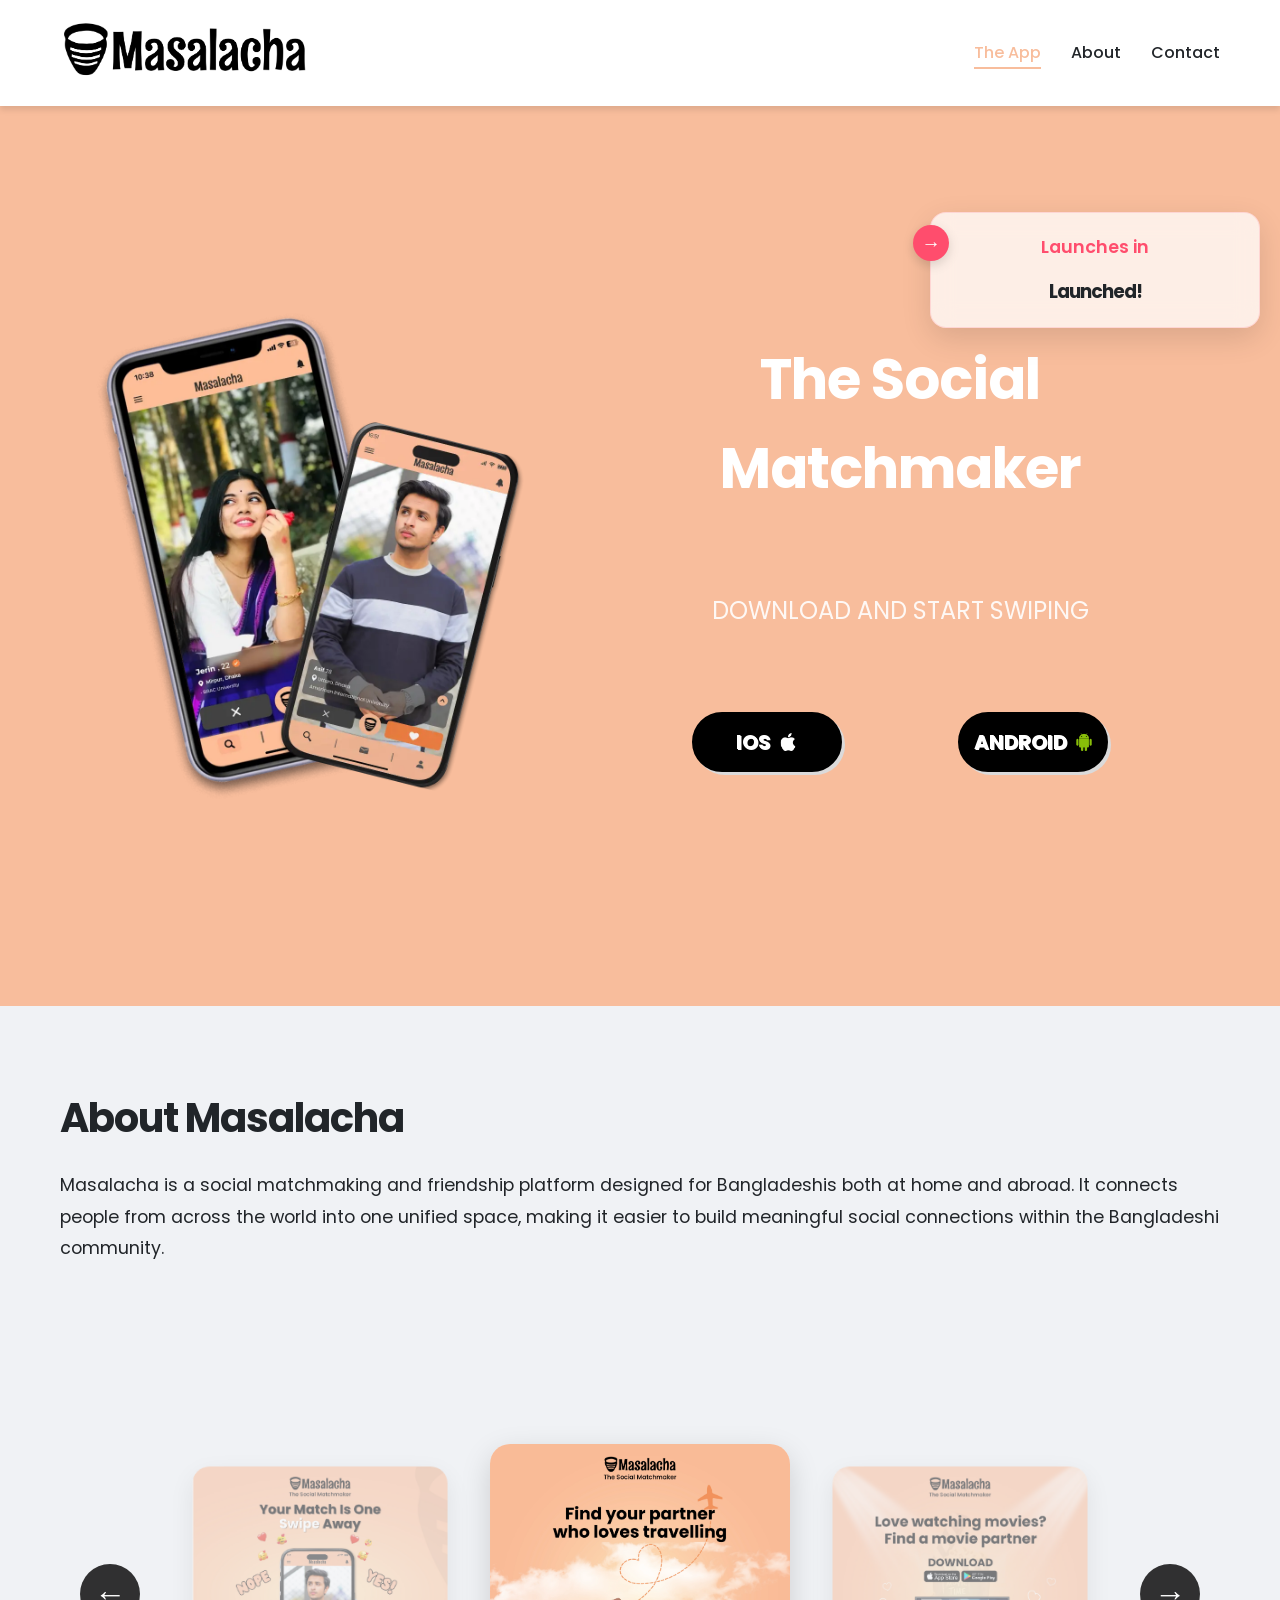
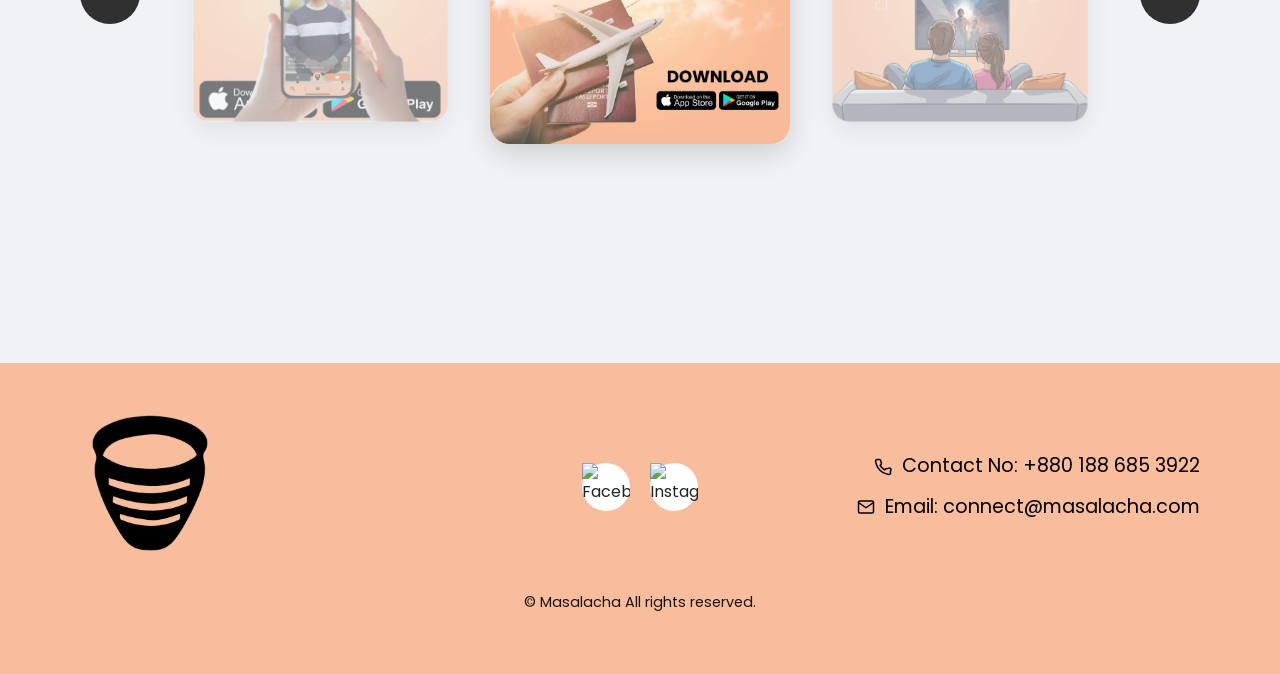
==== commit a9129d9e: "Carousel changes" ====
--- a/matchmakingappv1.0/index.html
+++ b/matchmakingappv1.0/index.html
@@ -116,6 +116,7 @@
                     
                 </div>
                 <div class="carousel">
+                    <button class="carousel-btn prev">←</button>
                     <img class="img-card" src="Content/111.webp" alt="JavaScript Learning">
                     <img class="img-card" src="Content/222.webp" alt="JavaScript Learning">
                     <img class="img-card" src="Content/333.webp" alt="JavaScript Learning">
@@ -124,6 +125,7 @@
                     <img class="img-card" src="Content/666.webp" alt="JavaScript Learning">
                     <img class="img-card" src="Content/777.webp" alt="JavaScript Learning">
                     <img class="img-card" src="Content/888.webp" alt="JavaScript Learning">
+                    <button class="carousel-btn next">→</button>
                 </div>
                 
             </div>
--- a/matchmakingappv1.0/styles.css
+++ b/matchmakingappv1.0/styles.css
@@ -386,85 +386,170 @@
 
 /* ------- CAROUSEL ------- */
 
-        .carousel{
+.carousel{
+            position: relative;
             width: 100%;
-            overflow-x: auto;
-            margin: 3em auto;
+            height: 450px;
+            margin: 4rem auto;
+            overflow: hidden;
+
             display: flex;
-            gap: 1em;
-            scroll-behavior: smooth;
-            anchor-name: --carousel;
-            scroll-snap-type: x mandatory;
-            scroll-marker-group: after;
-            scroll-padding: 0 calc(50% - 10em);
-        }
-
-.carousel::scroll-marker-group{
-    display: flex;
-    justify-content: center;
-    gap: .5em;
-}
-
-.img-card::scroll-marker{
-    content: '';
-    height: 1em;
-    width: 1em;
-    background-color: #F8BD9C;
+            justify-content: center;
+            align-items: center;
+}
+
+.img-card{
+    position: absolute;
+
+    width: 300px;
+    height: 400px;
+
+    object-fit: cover;
+    border-radius: 20px;
+
+    overflow: hidden;
+
+    will-change: transform, opacity;
+
+    transition:
+        transform 0.5s ease,
+        opacity 0.5s ease,
+        filter 0.5s ease;
+
+    opacity: 0.4;
+    transform: scale(0.8);
+
+    box-shadow: 0 10px 30px rgba(0,0,0,0.15);
+}
+
+/* CENTER CARD */
+.img-card.active {
+    transform: translateX(0) scale(1);
+    opacity: 1;
+    z-index: 3;
+}
+
+/* LEFT CARD */
+.img-card.left {
+    transform: translateX(-320px) scale(0.85);
+    opacity: 0.5;
+    z-index: 2;
+}
+
+/* RIGHT CARD */
+.img-card.right {
+    transform: translateX(320px) scale(0.85);
+    opacity: 0.5;
+    z-index: 2;
+}
+
+/* HIDDEN CARDS */
+.img-card.hidden {
+    opacity: 0;
+    transform: scale(0.6);
+    z-index: 1;
+}
+
+/* MOBILE - SHOW ONLY ONE CARD */
+
+@media (max-width: 768px) {
+
+    .carousel {
+        height: 340px;
+        padding: 0 50px;
+    }
+
+    .img-card {
+        width: 220px;
+        height: 300px;
+    }
+
+    /* ONLY CENTER CARD SHOWS */
+
+    .img-card.left,
+    .img-card.right,
+    .img-card.hidden {
+        opacity: 0;
+        pointer-events: none;
+        transform: scale(0.7);
+    }
+
+    .img-card.active {
+        opacity: 1;
+        transform: translateX(0) scale(1);
+    }
+
+    /* BUTTONS */
+
+    .carousel-btn{
+        width: 42px;
+        height: 42px;
+        font-size: 1.2rem;
+    }
+
+    .carousel-btn.prev{
+        left: 10px;
+    }
+
+    .carousel-btn.next{
+        right: 10px;
+    }
+}
+
+/* REAL CAROUSEL BUTTONS */
+
+.carousel-btn{
+    position: absolute;
+    top: 50%;
+    transform: translateY(-50%);
+
+    width: 60px;
+    height: 60px;
+
+    border: none;
     border-radius: 50%;
-}
-
-.img-card::scroll-marker:target-current{
-    background-color: #a07e68;
-    transform: scale(1.3);
-    
-}
-
-.carousel::-webkit-scrollbar{
-    display: none;
-}
-
-.carousel::scroll-button(right),.carousel::scroll-button(left){
-    content: '→';
-    border: none;
-    background-color: #000000;
-    font-family: Consolas;
-    font-size: 2.5rem;
-    color: var(--light-color);
-    height: 60px;
-    width: 60px;
-    border-radius: 50%;
-    padding-bottom: .1em;
+
+    background: rgba(0,0,0,0.8);
+    color: white;
+
+    font-size: 2rem;
     cursor: pointer;
-    position: fixed;
-    position-anchor: --carousel;
-    position-area: right center;
-    margin-right: -1.2rem;
-}
-
-.carousel::scroll-button(left){
-    content: '←';
-    position-area: left center;
-    margin-left: -1.2rem;
-}
-
-.carousel::scroll-button(right):disabled,.carousel::scroll-button(left):disabled{
-    opacity: 0.5;
-    cursor: auto;
-}
-
-.img-card{
-    flex: 1 1 20em;
-    min-width: 20em;
-    max-width: 30em;
-    min-height: 20em;
-    max-height: 30em;
-    /* aspect-ratio: 5/5; */
-    background-color: #f0f2f5;
-    padding: 1em;
-    border-radius: .5em;
-    text-align: center;
-    align-content: center;
-    scroll-snap-align: center;
+
+    z-index: 10;
+
+    transition: 0.3s ease;
+}
+
+.carousel-btn:hover{
+    background: black;
+    transform: translateY(-50%) scale(1.1);
+}
+
+.carousel-btn.prev{
+    left: 20px;
+}
+
+.carousel-btn.next{
+    right: 20px;
+}
+
+/* MOBILE */
+
+@media (max-width: 768px){
+
+    .carousel-btn{
+        width: 42px;
+        height: 42px;
+        font-size: 1.2rem;
+    }
+
+    .carousel-btn.prev{
+        left: 5px;
+    }
+
+    .carousel-btn.next{
+        right: 5px;
+    }
 }
 
 /* ------- FOOTER ------- */ 
@@ -726,21 +811,7 @@
     
     .about-text p {
         font-size: 0.95rem;
-    }
-    
-    .carousel {
-        margin: 2em 0;
-        gap: 0.8em;
-        scroll-padding: 0 2.5%;
-    }
-    
-    .img-card {
-        flex: 0 0 95%;
-        min-width: 95%;
-        max-width: 95%;
-        min-height: 280px;
-        max-height: 280px;
-    }
+    }  
     
     /* Footer */
     footer {
@@ -763,12 +834,6 @@
     .footer-social a img {
         width: 40px;
         height: 40px;
-    }
-    
-    .carousel::scroll-button(right), .carousel::scroll-button(left) {
-        height: 40px;
-        width: 40px;
-        font-size: 1.5rem;
     }
     
     /* Section */
@@ -896,15 +961,6 @@
         margin-bottom: 30px;
     }
     
-    .carousel {
-        scroll-padding: 0 27.5%;
-    }
-    
-    .img-card {
-        flex: 0 0 45%;
-        min-width: 45%;
-    }
-    
     /* Footer */
     .footer-logo img {
         width: 90px;
@@ -916,12 +972,6 @@
 
     footer {
         padding-bottom: 80px;
-    }
-
-    .carousel::scroll-button(right), .carousel::scroll-button(left) {
-        height: 45px;
-        width: 45px;
-        font-size: 2rem;
     }
 }
 
@@ -1365,31 +1415,6 @@
 /* PRODUCTION FIXES - Consolidated from production-fixes.css */
 /* ============================================ */
 
-/* CAROUSEL ARROW FIXES - Replace experimental CSS with standard positioning */
-.carousel {
-    position: relative !important;
-    scroll-padding: 30px 30px !important;
-}
-
-.carousel::scroll-button(right),
-.carousel::scroll-button(left) {
-    position: absolute !important;
-    top: 50% !important;
-    transform: translateY(-50%) !important;
-    z-index: 10 !important;
-}
-
-.carousel::scroll-button(right) {
-    content: '→' !important;
-    right: -30px !important;
-    margin-right: 0 !important;
-}
-
-.carousel::scroll-button(left) {
-    content: '←' !important;
-    left: -30px !important;
-    margin-left: 0 !important;
-}
 
 /* ============================================ */
 /* STICKY TIMER CARD */
@@ -1604,45 +1629,6 @@
     100% {
         opacity: 1;
         transform: translateY(-50%) scale(1);
-    }
-}
-
-
-
-/* Responsive arrow positioning */
-@media (max-width: 575.98px) {
-    .carousel::scroll-button(right),
-    .carousel::scroll-button(left) {
-        right: -20px !important;
-        left: -20px !important;
-    }
-
-    .carousel {
-        scroll-padding: 20px 20px !important;
-    }
-}
-
-@media (min-width: 576px) and (max-width: 767.98px) {
-    .carousel::scroll-button(right),
-    .carousel::scroll-button(left) {
-        right: -22px !important;
-        left: -22px !important;
-    }
-
-    .carousel {
-        scroll-padding: 22px 22px !important;
-    }
-}
-
-@media (min-width: 768px) and (max-width: 991.98px) {
-    .carousel::scroll-button(right),
-    .carousel::scroll-button(left) {
-        right: -25px !important;
-        left: -25px !important;
-    }
-
-    .carousel {
-        scroll-padding: 25px 25px !important;
     }
 }
 
@@ -1662,29 +1648,3 @@
     object-position: center !important;
     border-radius: 0.3em !important;
 }
-
-/* FIRST IMAGE FIX - Add left margin for initial position */
-.img-card:first-child {
-    margin-left: 30px !important;
-}
-
-/* Responsive first image margins */
-@media (max-width: 575.98px) {
-    .img-card:first-child {
-        margin-left: 20px !important;
-    }
-}
-
-@media (min-width: 576px) and (max-width: 767.98px) {
-    .img-card:first-child {
-        margin-left: 22px !important;
-    }
-}
-
-@media (min-width: 768px) and (max-width: 991.98px) {
-    .img-card:first-child {
-        margin-left: 25px !important;
-    }
-}
-
-    
